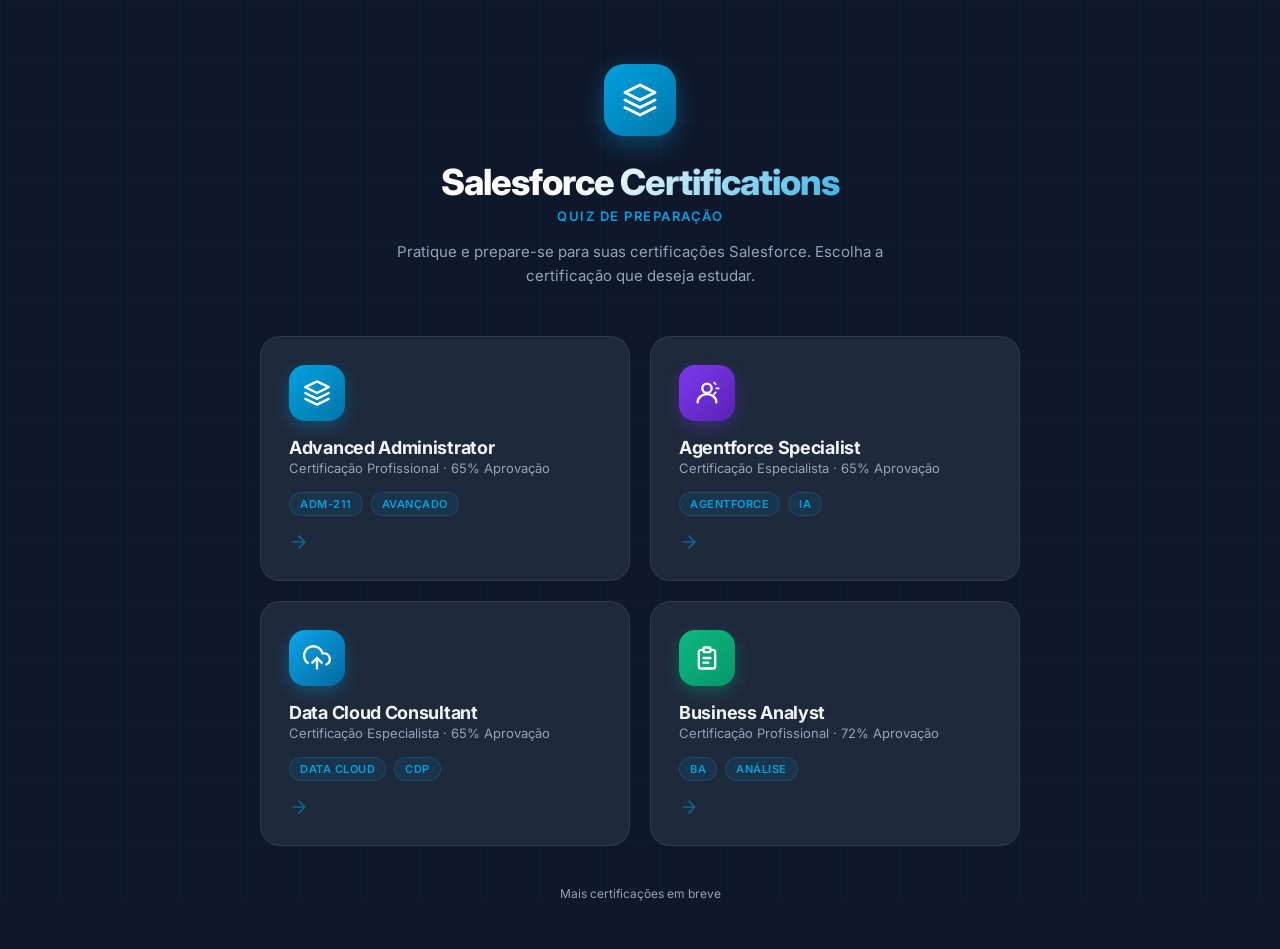
==== index.html @ 7efe17c0 "Update BA pass threshold to 72%" ====
<!DOCTYPE html>
<html lang="pt-BR">
<head>
  <meta charset="UTF-8" />
  <meta name="viewport" content="width=device-width, initial-scale=1.0" />
  <title>Salesforce Certifications Quiz</title>
  <link rel="preconnect" href="https://fonts.googleapis.com" />
  <link rel="preconnect" href="https://fonts.gstatic.com" crossorigin />
  <link href="https://fonts.googleapis.com/css2?family=Inter:wght@400;500;600;700;800&display=swap" rel="stylesheet" />
  <link rel="stylesheet" href="style.css" />
  <link rel="icon" href="favicon-16x16.png" />
</head>
<body>

  <div class="hub-screen">

    <header class="hub-header">
      <div class="hub-logo">
        <svg viewBox="0 0 24 24" fill="none" xmlns="http://www.w3.org/2000/svg">
          <path d="M12 2L2 7l10 5 10-5-10-5zM2 17l10 5 10-5M2 12l10 5 10-5" stroke="currentColor" stroke-width="2" stroke-linecap="round" stroke-linejoin="round"/>
        </svg>
      </div>
      <h1 class="hub-title">Salesforce Certifications</h1>
      <p class="hub-subtitle">Quiz de Preparação</p>
      <p class="hub-description">
        Pratique e prepare-se para suas certificações Salesforce. Escolha a certificação que deseja estudar.
      </p>
    </header>

    <div class="cert-grid">

      <a href="./advadministrator/" class="cert-card">
        <div class="cert-icon cert-icon--admin">
          <svg viewBox="0 0 24 24" fill="none">
            <path d="M12 2L2 7l10 5 10-5-10-5zM2 17l10 5 10-5M2 12l10 5 10-5" stroke="currentColor" stroke-width="2" stroke-linecap="round" stroke-linejoin="round"/>
          </svg>
        </div>
        <div class="cert-info">
          <h2 class="cert-name">Advanced Administrator</h2>
          <p class="cert-meta">Certificação Profissional &middot; 65% Aprovação</p>
        </div>
        <div class="cert-tags">
          <span class="cert-tag">ADM-211</span>
          <span class="cert-tag">Avançado</span>
        </div>
        <div class="cert-arrow">
          <svg viewBox="0 0 24 24" fill="none" width="20" height="20">
            <path d="M5 12h14M12 5l7 7-7 7" stroke="currentColor" stroke-width="2" stroke-linecap="round" stroke-linejoin="round"/>
          </svg>
        </div>
      </a>

      <a href="./agentforce/" class="cert-card">
        <div class="cert-icon cert-icon--agentforce">
          <svg viewBox="0 0 24 24" fill="none">
            <circle cx="12" cy="8" r="4" stroke="currentColor" stroke-width="2"/>
            <path d="M4 20c0-4 3.6-7 8-7s8 3 8 7" stroke="currentColor" stroke-width="2" stroke-linecap="round"/>
            <path d="M18 3l1.5 1.5M20 8h2M18 13l1.5-1.5" stroke="currentColor" stroke-width="1.5" stroke-linecap="round"/>
          </svg>
        </div>
        <div class="cert-info">
          <h2 class="cert-name">Agentforce Specialist</h2>
          <p class="cert-meta">Certificação Especialista &middot; 65% Aprovação</p>
        </div>
        <div class="cert-tags">
          <span class="cert-tag">Agentforce</span>
          <span class="cert-tag">IA</span>
        </div>
        <div class="cert-arrow">
          <svg viewBox="0 0 24 24" fill="none" width="20" height="20">
            <path d="M5 12h14M12 5l7 7-7 7" stroke="currentColor" stroke-width="2" stroke-linecap="round" stroke-linejoin="round"/>
          </svg>
        </div>
      </a>

      <a href="./dataclaude/" class="cert-card">
        <div class="cert-icon cert-icon--datacloud">
          <svg viewBox="0 0 24 24" fill="none">
            <path d="M20 17.58A5 5 0 0018 8h-1.26A8 8 0 104 16.25" stroke="currentColor" stroke-width="2" stroke-linecap="round" stroke-linejoin="round"/>
            <polyline points="16 16 12 12 8 16" stroke="currentColor" stroke-width="2" stroke-linecap="round" stroke-linejoin="round"/>
            <line x1="12" y1="12" x2="12" y2="21" stroke="currentColor" stroke-width="2" stroke-linecap="round"/>
          </svg>
        </div>
        <div class="cert-info">
          <h2 class="cert-name">Data Cloud Consultant</h2>
          <p class="cert-meta">Certificação Especialista &middot; 65% Aprovação</p>
        </div>
        <div class="cert-tags">
          <span class="cert-tag">Data Cloud</span>
          <span class="cert-tag">CDP</span>
        </div>
        <div class="cert-arrow">
          <svg viewBox="0 0 24 24" fill="none" width="20" height="20">
            <path d="M5 12h14M12 5l7 7-7 7" stroke="currentColor" stroke-width="2" stroke-linecap="round" stroke-linejoin="round"/>
          </svg>
        </div>
      </a>

      <a href="./ba/" class="cert-card">
        <div class="cert-icon cert-icon--ba">
          <svg viewBox="0 0 24 24" fill="none">
            <path d="M9 5H7a2 2 0 00-2 2v12a2 2 0 002 2h10a2 2 0 002-2V7a2 2 0 00-2-2h-2" stroke="currentColor" stroke-width="2" stroke-linecap="round" stroke-linejoin="round"/>
            <rect x="9" y="3" width="6" height="4" rx="1" stroke="currentColor" stroke-width="2"/>
            <path d="M9 12h6M9 16h4" stroke="currentColor" stroke-width="2" stroke-linecap="round"/>
          </svg>
        </div>
        <div class="cert-info">
          <h2 class="cert-name">Business Analyst</h2>
          <p class="cert-meta">Certificação Profissional &middot; 72% Aprovação</p>
        </div>
        <div class="cert-tags">
          <span class="cert-tag">BA</span>
          <span class="cert-tag">Análise</span>
        </div>
        <div class="cert-arrow">
          <svg viewBox="0 0 24 24" fill="none" width="20" height="20">
            <path d="M5 12h14M12 5l7 7-7 7" stroke="currentColor" stroke-width="2" stroke-linecap="round" stroke-linejoin="round"/>
          </svg>
        </div>
      </a>

    </div>

    <p class="hub-footer-hint">Mais certificações em breve</p>

  </div>

</body>
</html>
---- style.css ----
*, *::before, *::after { box-sizing: border-box; margin: 0; padding: 0; }

:root {
  --brand: #00A1E0;
  --brand-dark: #0076A8;
  --brand-light: #E8F7FC;
  --success: #2ECC71;
  --success-bg: #EAFAF1;
  --danger: #E74C3C;
  --danger-bg: #FDECEA;
  --warning: #F39C12;
  --bg: #0F172A;
  --surface: #1E293B;
  --surface-2: #273548;
  --border: rgba(255,255,255,0.08);
  --text: #F1F5F9;
  --text-muted: #94A3B8;
  --radius: 16px;
  --shadow: 0 20px 60px rgba(0,0,0,0.4);
  --transition: 0.25s cubic-bezier(0.4, 0, 0.2, 1);
}

body {
  font-family: 'Inter', sans-serif;
  background: var(--bg);
  color: var(--text);
  min-height: 100vh;
  overflow-x: hidden;
}

/* ── Background animated grid ── */
body::before {
  content: '';
  position: fixed;
  inset: 0;
  background-image:
    linear-gradient(rgba(0,161,224,0.04) 1px, transparent 1px),
    linear-gradient(90deg, rgba(0,161,224,0.04) 1px, transparent 1px);
  background-size: 60px 60px;
  pointer-events: none;
  z-index: 0;
}

/* ── Screens ── */
.screen {
  display: none;
  min-height: 100vh;
  position: relative;
  z-index: 1;
}
.screen.active { display: flex; }

/* ══════════════════════════════
   START SCREEN
══════════════════════════════ */
#startScreen {
  justify-content: center;
  align-items: center;
  padding: 24px;
}

.start-card {
  background: var(--surface);
  border: 1px solid var(--border);
  border-radius: 24px;
  padding: 48px 40px;
  width: 100%;
  max-width: 480px;
  text-align: center;
  box-shadow: var(--shadow);
  animation: slideUp 0.5s var(--transition) both;
}

@keyframes slideUp {
  from { opacity: 0; transform: translateY(32px); }
  to   { opacity: 1; transform: translateY(0); }
}

.logo-badge {
  width: 72px;
  height: 72px;
  background: linear-gradient(135deg, var(--brand), var(--brand-dark));
  border-radius: 20px;
  display: flex;
  align-items: center;
  justify-content: center;
  margin: 0 auto 24px;
  color: #fff;
  box-shadow: 0 8px 24px rgba(0,161,224,0.35);
}
.logo-badge svg { width: 36px; height: 36px; }

.start-title {
  font-size: 28px;
  font-weight: 800;
  letter-spacing: -0.5px;
  background: linear-gradient(135deg, #fff 40%, var(--brand));
  -webkit-background-clip: text;
  -webkit-text-fill-color: transparent;
  background-clip: text;
}
.start-subtitle {
  font-size: 13px;
  font-weight: 600;
  color: var(--brand);
  text-transform: uppercase;
  letter-spacing: 1.5px;
  margin-top: 4px;
  margin-bottom: 16px;
}
.start-description {
  color: var(--text-muted);
  font-size: 15px;
  line-height: 1.6;
  margin-bottom: 32px;
}

.start-stats {
  display: flex;
  justify-content: center;
  align-items: center;
  gap: 16px;
  background: var(--surface-2);
  border-radius: 14px;
  padding: 20px;
  margin-bottom: 32px;
}
.stat-item { display: flex; flex-direction: column; align-items: center; gap: 2px; }
.stat-number { font-size: 20px; font-weight: 700; color: var(--text); }
.stat-label { font-size: 11px; color: var(--text-muted); text-transform: uppercase; letter-spacing: 0.8px; }
.stat-divider { width: 1px; height: 36px; background: var(--border); }

.start-hint {
  margin-top: 16px;
  font-size: 12px;
  color: var(--text-muted);
}

/* ══════════════════════════════
   QUIZ SCREEN
══════════════════════════════ */
#quizScreen {
  flex-direction: column;
  align-items: center;
  padding: 0 0 32px;
}

.quiz-container {
  width: 100%;
  max-width: 780px;
  display: flex;
  flex-direction: column;
  min-height: 100vh;
  padding: 0 16px;
}

.quiz-header {
  display: flex;
  align-items: center;
  justify-content: space-between;
  padding: 20px 0;
  position: sticky;
  top: 0;
  background: var(--bg);
  z-index: 10;
  border-bottom: 1px solid var(--border);
  margin: 0 -16px;
  padding-left: 16px;
  padding-right: 16px;
}

.quiz-brand {
  font-size: 14px;
  font-weight: 700;
  color: var(--brand);
  letter-spacing: 0.5px;
}

.quiz-meta {
  display: flex;
  align-items: center;
  gap: 12px;
}

.question-counter {
  font-size: 13px;
  font-weight: 600;
  color: var(--text-muted);
  background: var(--surface);
  padding: 6px 12px;
  border-radius: 20px;
  border: 1px solid var(--border);
}

.score-badge {
  display: flex;
  align-items: center;
  gap: 6px;
  background: linear-gradient(135deg, var(--brand-dark), var(--brand));
  padding: 6px 14px;
  border-radius: 20px;
}
.score-label { font-size: 11px; color: rgba(255,255,255,0.75); font-weight: 500; }
.score-value { font-size: 14px; font-weight: 700; color: #fff; min-width: 20px; text-align: center; }

.btn-exit {
  width: 36px;
  height: 36px;
  border-radius: 50%;
  border: 1px solid var(--border);
  background: var(--surface);
  color: var(--text-muted);
  cursor: pointer;
  display: flex;
  align-items: center;
  justify-content: center;
  transition: all var(--transition);
}
.btn-exit:hover { background: var(--danger-bg); color: var(--danger); border-color: var(--danger); }
.btn-exit svg { width: 16px; height: 16px; }

/* Progress bar */
.progress-track {
  height: 4px;
  background: var(--surface-2);
  margin: 0 -16px;
  position: relative;
}
.progress-fill {
  height: 100%;
  background: linear-gradient(90deg, var(--brand-dark), var(--brand));
  border-radius: 0 4px 4px 0;
  transition: width 0.5s cubic-bezier(0.4, 0, 0.2, 1);
  width: 0%;
  box-shadow: 0 0 10px rgba(0,161,224,0.5);
}

/* Quiz body */
.quiz-body {
  flex: 1;
  padding: 32px 0;
  display: flex;
  flex-direction: column;
  gap: 20px;
}

.question-card {
  background: var(--surface);
  border: 1px solid var(--border);
  border-radius: var(--radius);
  padding: 32px;
  animation: fadeIn 0.35s var(--transition);
}

@keyframes fadeIn {
  from { opacity: 0; transform: translateY(12px); }
  to   { opacity: 1; transform: translateY(0); }
}

.question-tag {
  font-size: 11px;
  font-weight: 700;
  text-transform: uppercase;
  letter-spacing: 1.5px;
  color: var(--brand);
  margin-bottom: 16px;
}

.question-text {
  font-size: 18px;
  font-weight: 600;
  line-height: 1.65;
  color: var(--text);
  margin-bottom: 28px;
}

.multiple-hint {
  font-size: 12px;
  font-weight: 500;
  color: var(--warning);
  background: rgba(243,156,18,0.1);
  border: 1px solid rgba(243,156,18,0.25);
  padding: 8px 14px;
  border-radius: 8px;
  margin-bottom: 20px;
  display: inline-flex;
  align-items: center;
  gap: 6px;
}
.multiple-hint.hidden { display: none; }

/* Answers */
.answers-grid {
  display: flex;
  flex-direction: column;
  gap: 10px;
}

.answer {
  padding: 16px 20px;
  border-radius: 12px;
  border: 1.5px solid var(--border);
  background: var(--surface-2);
  color: var(--text);
  cursor: pointer;
  font-size: 15px;
  line-height: 1.5;
  transition: all var(--transition);
  display: flex;
  align-items: flex-start;
  gap: 14px;
  position: relative;
  overflow: hidden;
}

.answer::before {
  content: '';
  position: absolute;
  inset: 0;
  background: linear-gradient(135deg, var(--brand), var(--brand-dark));
  opacity: 0;
  transition: opacity var(--transition);
}

.answer-letter {
  min-width: 28px;
  height: 28px;
  border-radius: 8px;
  background: var(--bg);
  border: 1.5px solid var(--border);
  display: flex;
  align-items: center;
  justify-content: center;
  font-size: 12px;
  font-weight: 700;
  color: var(--text-muted);
  flex-shrink: 0;
  position: relative;
  z-index: 1;
  transition: all var(--transition);
}

.answer-text {
  position: relative;
  z-index: 1;
  padding-top: 3px;
}

.answer:hover:not(.disabled) {
  border-color: var(--brand);
  transform: translateX(4px);
}
.answer:hover:not(.disabled) .answer-letter {
  border-color: var(--brand);
  color: var(--brand);
}

.answer.selected {
  border-color: var(--brand);
  background: rgba(0,161,224,0.12);
}
.answer.selected .answer-letter {
  background: var(--brand);
  border-color: var(--brand);
  color: #fff;
}

.answer.correct {
  border-color: var(--success) !important;
  background: rgba(46,204,113,0.12) !important;
}
.answer.correct .answer-letter {
  background: var(--success) !important;
  border-color: var(--success) !important;
  color: #fff !important;
}

.answer.incorrect {
  border-color: var(--danger) !important;
  background: rgba(231,76,60,0.12) !important;
}
.answer.incorrect .answer-letter {
  background: var(--danger) !important;
  border-color: var(--danger) !important;
  color: #fff !important;
}

.answer.disabled {
  cursor: not-allowed;
  opacity: 0.7;
}
.answer.disabled:hover { transform: none; border-color: var(--border); }
.answer.disabled.correct { opacity: 1; }
.answer.disabled.incorrect { opacity: 1; }

/* Feedback banner */
.feedback-banner {
  display: flex;
  align-items: flex-start;
  gap: 16px;
  padding: 20px 24px;
  border-radius: 14px;
  border: 1.5px solid;
  animation: slideIn 0.3s var(--transition);
}
.feedback-banner.hidden { display: none; }
.feedback-banner.correct-feedback {
  background: var(--success-bg);
  border-color: rgba(46,204,113,0.4);
}
.feedback-banner.incorrect-feedback {
  background: var(--danger-bg);
  border-color: rgba(231,76,60,0.4);
}

@keyframes slideIn {
  from { opacity: 0; transform: translateY(-8px); }
  to   { opacity: 1; transform: translateY(0); }
}

.feedback-icon {
  width: 36px;
  height: 36px;
  border-radius: 50%;
  display: flex;
  align-items: center;
  justify-content: center;
  font-size: 18px;
  flex-shrink: 0;
}
.correct-feedback .feedback-icon { background: var(--success); }
.incorrect-feedback .feedback-icon { background: var(--danger); }

.feedback-title {
  font-size: 15px;
  font-weight: 700;
  margin-bottom: 4px;
}
.correct-feedback .feedback-title { color: #1a7a45; }
.incorrect-feedback .feedback-title { color: #a93226; }

.feedback-detail {
  font-size: 13px;
  line-height: 1.5;
}
.correct-feedback .feedback-detail { color: #239a55; }
.incorrect-feedback .feedback-detail { color: #c0392b; }

/* Quiz footer */
.quiz-footer {
  display: flex;
  align-items: center;
  justify-content: space-between;
  padding: 20px 0;
  border-top: 1px solid var(--border);
  gap: 12px;
}

/* ══════════════════════════════
   BUTTONS
══════════════════════════════ */
.btn-primary {
  display: inline-flex;
  align-items: center;
  gap: 8px;
  padding: 13px 28px;
  background: linear-gradient(135deg, var(--brand), var(--brand-dark));
  color: #fff;
  border: none;
  border-radius: 12px;
  font-size: 15px;
  font-weight: 600;
  font-family: 'Inter', sans-serif;
  cursor: pointer;
  transition: all var(--transition);
  box-shadow: 0 4px 16px rgba(0,161,224,0.3);
}
.btn-primary:hover:not(:disabled) {
  transform: translateY(-2px);
  box-shadow: 0 8px 24px rgba(0,161,224,0.4);
}
.btn-primary:active:not(:disabled) { transform: translateY(0); }
.btn-primary:disabled {
  opacity: 0.5;
  cursor: not-allowed;
}
.btn-icon { width: 18px; height: 18px; flex-shrink: 0; }

.btn-secondary {
  display: inline-flex;
  align-items: center;
  gap: 8px;
  padding: 13px 24px;
  background: var(--surface-2);
  color: var(--text-muted);
  border: 1.5px solid var(--border);
  border-radius: 12px;
  font-size: 15px;
  font-weight: 600;
  font-family: 'Inter', sans-serif;
  cursor: pointer;
  transition: all var(--transition);
}
.btn-secondary:hover {
  background: var(--surface);
  color: var(--text);
  border-color: rgba(255,255,255,0.15);
}
.btn-secondary svg { width: 16px; height: 16px; }

.btn-danger {
  display: inline-flex;
  align-items: center;
  gap: 8px;
  padding: 13px 24px;
  background: var(--danger);
  color: #fff;
  border: none;
  border-radius: 12px;
  font-size: 15px;
  font-weight: 600;
  font-family: 'Inter', sans-serif;
  cursor: pointer;
  transition: all var(--transition);
}
.btn-danger:hover { background: #c0392b; }

/* ══════════════════════════════
   RESULT SCREEN
══════════════════════════════ */
#resultScreen {
  justify-content: center;
  align-items: center;
  padding: 24px;
  animation: fadeIn 0.4s var(--transition);
}

.result-card {
  background: var(--surface);
  border: 1px solid var(--border);
  border-radius: 24px;
  padding: 48px 40px;
  width: 100%;
  max-width: 480px;
  text-align: center;
  box-shadow: var(--shadow);
  animation: slideUp 0.5s var(--transition) both;
}

.result-badge {
  width: 72px;
  height: 72px;
  border-radius: 20px;
  display: flex;
  align-items: center;
  justify-content: center;
  font-size: 36px;
  margin: 0 auto 20px;
}
.result-badge.pass { background: rgba(46,204,113,0.15); }
.result-badge.fail { background: rgba(231,76,60,0.15); }

.result-title {
  font-size: 26px;
  font-weight: 800;
  margin-bottom: 8px;
  letter-spacing: -0.5px;
}
.result-subtitle {
  color: var(--text-muted);
  font-size: 15px;
  margin-bottom: 32px;
}

/* Score ring */
.result-score-ring {
  position: relative;
  width: 160px;
  height: 160px;
  margin: 0 auto 32px;
}
.ring-svg {
  width: 100%;
  height: 100%;
  transform: rotate(-90deg);
}
.ring-bg {
  fill: none;
  stroke: var(--surface-2);
  stroke-width: 10;
}
.ring-fill {
  fill: none;
  stroke-width: 10;
  stroke-linecap: round;
  stroke-dasharray: 314;
  stroke-dashoffset: 314;
  transition: stroke-dashoffset 1.2s cubic-bezier(0.4, 0, 0.2, 1) 0.3s,
              stroke 0.5s ease;
}
.ring-label {
  position: absolute;
  inset: 0;
  display: flex;
  flex-direction: column;
  align-items: center;
  justify-content: center;
}
.ring-percent {
  font-size: 32px;
  font-weight: 800;
  line-height: 1;
  letter-spacing: -1px;
}
.ring-sub {
  font-size: 12px;
  color: var(--text-muted);
  font-weight: 500;
  margin-top: 4px;
}

.result-stats {
  display: flex;
  justify-content: center;
  gap: 12px;
  margin-bottom: 36px;
}
.result-stat {
  flex: 1;
  padding: 16px 12px;
  border-radius: 12px;
  display: flex;
  flex-direction: column;
  align-items: center;
  gap: 4px;
}
.correct-stat { background: rgba(46,204,113,0.1); border: 1px solid rgba(46,204,113,0.2); }
.incorrect-stat { background: rgba(231,76,60,0.1); border: 1px solid rgba(231,76,60,0.2); }
.total-stat { background: var(--surface-2); border: 1px solid var(--border); }

.rstat-num { font-size: 24px; font-weight: 800; }
.correct-stat .rstat-num { color: var(--success); }
.incorrect-stat .rstat-num { color: var(--danger); }
.total-stat .rstat-num { color: var(--text); }
.rstat-label { font-size: 11px; color: var(--text-muted); text-transform: uppercase; letter-spacing: 0.8px; font-weight: 600; }

.result-actions {
  display: flex;
  flex-direction: column;
  gap: 12px;
}
.result-actions .btn-primary,
.result-actions .btn-secondary {
  justify-content: center;
  width: 100%;
}

/* ══════════════════════════════
   EXIT MODAL
══════════════════════════════ */
.overlay {
  position: fixed;
  inset: 0;
  background: rgba(0,0,0,0.7);
  display: flex;
  align-items: center;
  justify-content: center;
  z-index: 100;
  backdrop-filter: blur(4px);
  padding: 24px;
}
.overlay.hidden { display: none; }

.confirm-card {
  background: var(--surface);
  border: 1px solid var(--border);
  border-radius: 20px;
  padding: 36px 32px;
  width: 100%;
  max-width: 380px;
  text-align: center;
  animation: slideUp 0.3s var(--transition);
}
.confirm-card h3 { font-size: 20px; font-weight: 700; margin-bottom: 10px; }
.confirm-card p { color: var(--text-muted); font-size: 14px; margin-bottom: 28px; }
.confirm-actions { display: flex; gap: 12px; }
.confirm-actions > * { flex: 1; justify-content: center; }

/* ══════════════════════════════
   HUB SCREEN
══════════════════════════════ */
.hub-screen {
  min-height: 100vh;
  display: flex;
  flex-direction: column;
  align-items: center;
  padding: 64px 24px 48px;
  position: relative;
  z-index: 1;
}

.hub-header {
  text-align: center;
  margin-bottom: 48px;
  max-width: 560px;
}

.hub-logo {
  width: 72px;
  height: 72px;
  background: linear-gradient(135deg, var(--brand), var(--brand-dark));
  border-radius: 20px;
  display: flex;
  align-items: center;
  justify-content: center;
  margin: 0 auto 24px;
  color: #fff;
  box-shadow: 0 8px 24px rgba(0,161,224,0.35);
}
.hub-logo svg { width: 36px; height: 36px; }

.hub-title {
  font-size: 36px;
  font-weight: 800;
  letter-spacing: -1px;
  background: linear-gradient(135deg, #fff 40%, var(--brand));
  -webkit-background-clip: text;
  -webkit-text-fill-color: transparent;
  background-clip: text;
  margin-bottom: 4px;
}

.hub-subtitle {
  font-size: 13px;
  font-weight: 600;
  color: var(--brand);
  text-transform: uppercase;
  letter-spacing: 1.5px;
  margin-bottom: 16px;
}

.hub-description {
  color: var(--text-muted);
  font-size: 15px;
  line-height: 1.6;
}

.cert-grid {
  display: grid;
  grid-template-columns: repeat(auto-fill, minmax(300px, 1fr));
  gap: 20px;
  width: 100%;
  max-width: 760px;
}

.cert-card {
  background: var(--surface);
  border: 1px solid var(--border);
  border-radius: 20px;
  padding: 28px;
  text-decoration: none;
  color: var(--text);
  display: flex;
  flex-direction: column;
  gap: 16px;
  transition: all var(--transition);
  animation: slideUp 0.5s var(--transition) both;
  cursor: pointer;
}

.cert-card:hover {
  border-color: var(--brand);
  transform: translateY(-4px);
  box-shadow: 0 16px 48px rgba(0,161,224,0.18);
}

.cert-icon {
  width: 56px;
  height: 56px;
  border-radius: 16px;
  display: flex;
  align-items: center;
  justify-content: center;
}
.cert-icon svg { width: 28px; height: 28px; color: #fff; }

.cert-icon--admin {
  background: linear-gradient(135deg, var(--brand), var(--brand-dark));
  box-shadow: 0 6px 16px rgba(0,161,224,0.3);
}

.cert-icon--agentforce {
  background: linear-gradient(135deg, #7C3AED, #5B21B6);
  box-shadow: 0 6px 16px rgba(124,58,237,0.3);
}


.cert-icon--datacloud {
  background: linear-gradient(135deg, #0EA5E9, #0369A1);
  box-shadow: 0 6px 16px rgba(14,165,233,0.3);
}

.cert-icon--ba {
  background: linear-gradient(135deg, #10B981, #059669);
  box-shadow: 0 6px 16px rgba(16,185,129,0.3);
}

.cert-name {
  font-size: 18px;
  font-weight: 700;
  letter-spacing: -0.3px;
}

.cert-meta {
  font-size: 13px;
  color: var(--text-muted);
  margin-top: 2px;
}

.cert-tags {
  display: flex;
  gap: 8px;
  flex-wrap: wrap;
}

.cert-tag {
  font-size: 11px;
  font-weight: 600;
  padding: 4px 10px;
  border-radius: 20px;
  background: rgba(0,161,224,0.1);
  color: var(--brand);
  border: 1px solid rgba(0,161,224,0.2);
  text-transform: uppercase;
  letter-spacing: 0.5px;
}

.cert-arrow {
  margin-top: auto;
  color: var(--brand);
  opacity: 0.5;
  transition: all var(--transition);
  display: flex;
  align-items: center;
}
.cert-card:hover .cert-arrow { opacity: 1; transform: translateX(4px); }

.hub-footer-hint {
  margin-top: 40px;
  font-size: 12px;
  color: var(--text-muted);
}

/* ── Back link (inside cert pages) ── */
.hub-back-link {
  display: inline-flex;
  align-items: center;
  gap: 6px;
  font-size: 13px;
  font-weight: 600;
  color: var(--text-muted);
  text-decoration: none;
  margin-bottom: 24px;
  transition: color var(--transition);
}
.hub-back-link:hover { color: var(--brand); }
.hub-back-link svg { width: 16px; height: 16px; }

/* ── Agentforce accent ── */
.logo-badge--agentforce {
  background: linear-gradient(135deg, #7C3AED, #5B21B6);
  box-shadow: 0 8px 24px rgba(124,58,237,0.35);
}


/* ── Data Cloud accent ── */
.logo-badge--datacloud {
  background: linear-gradient(135deg, #0EA5E9, #0369A1);
  box-shadow: 0 8px 24px rgba(14,165,233,0.35);
}

/* ── Business Analyst accent ── */
.logo-badge--ba {
  background: linear-gradient(135deg, #10B981, #059669);
  box-shadow: 0 8px 24px rgba(16,185,129,0.35);
}

/* ── Responsive ── */
@media (max-width: 600px) {
  .start-card, .result-card { padding: 32px 24px; }
  .question-card { padding: 24px 20px; }
  .question-text { font-size: 16px; }
  .answer { font-size: 14px; padding: 14px 16px; }
  .quiz-footer { flex-direction: column-reverse; }
  .quiz-footer .btn-primary,
  .quiz-footer .btn-secondary { width: 100%; justify-content: center; }
  .start-stats { flex-direction: column; gap: 12px; }
  .stat-divider { width: 80%; height: 1px; }
  .hub-title { font-size: 28px; }
  .cert-grid { grid-template-columns: 1fr; }
}
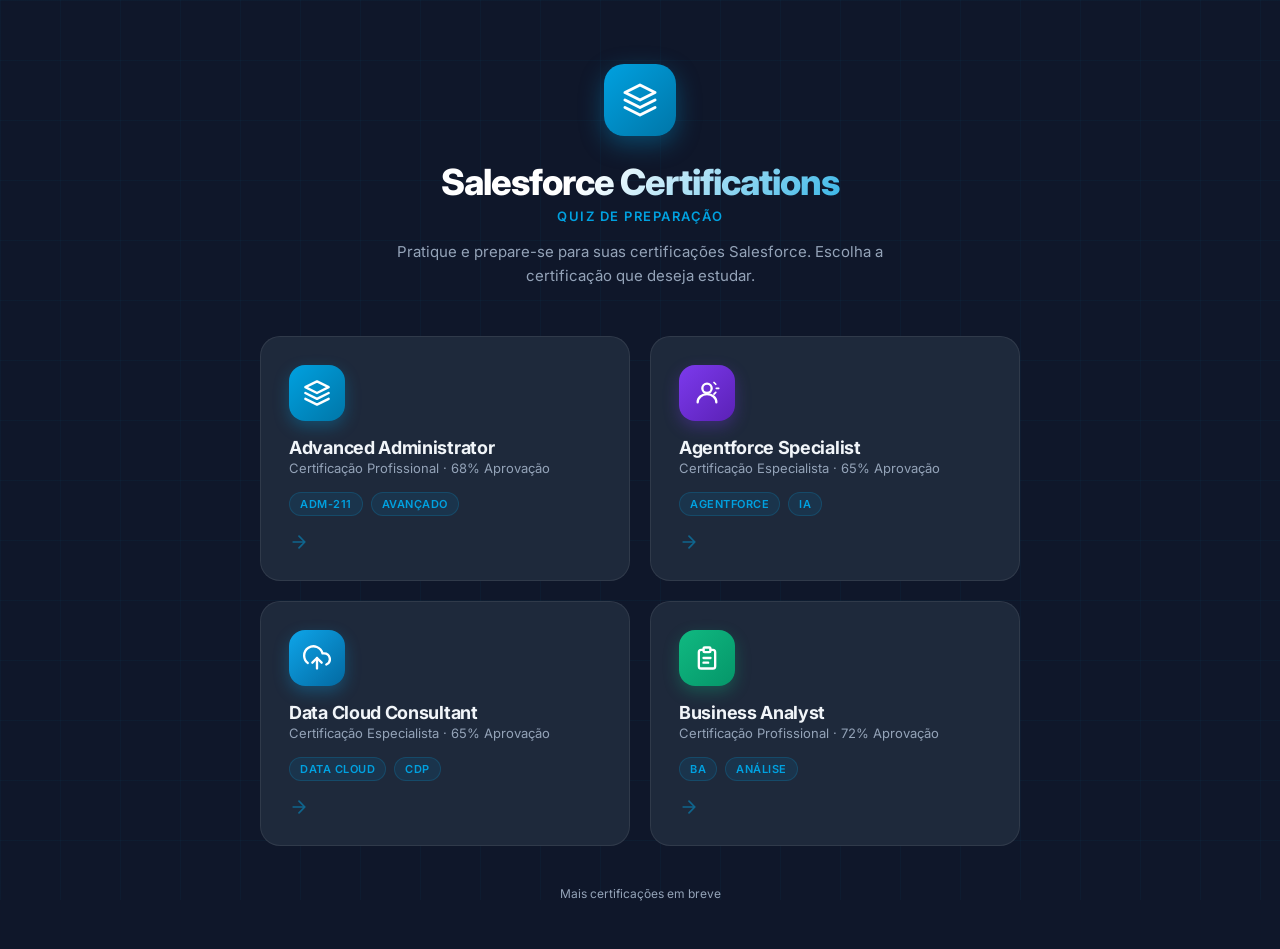
==== commit 9e761fe9: "Update Advanced Administrator pass threshold to 68%" ====
--- a/index.html
+++ b/index.html
@@ -37,7 +37,7 @@
         </div>
         <div class="cert-info">
           <h2 class="cert-name">Advanced Administrator</h2>
-          <p class="cert-meta">Certificação Profissional &middot; 65% Aprovação</p>
+          <p class="cert-meta">Certificação Profissional &middot; 68% Aprovação</p>
         </div>
         <div class="cert-tags">
           <span class="cert-tag">ADM-211</span>
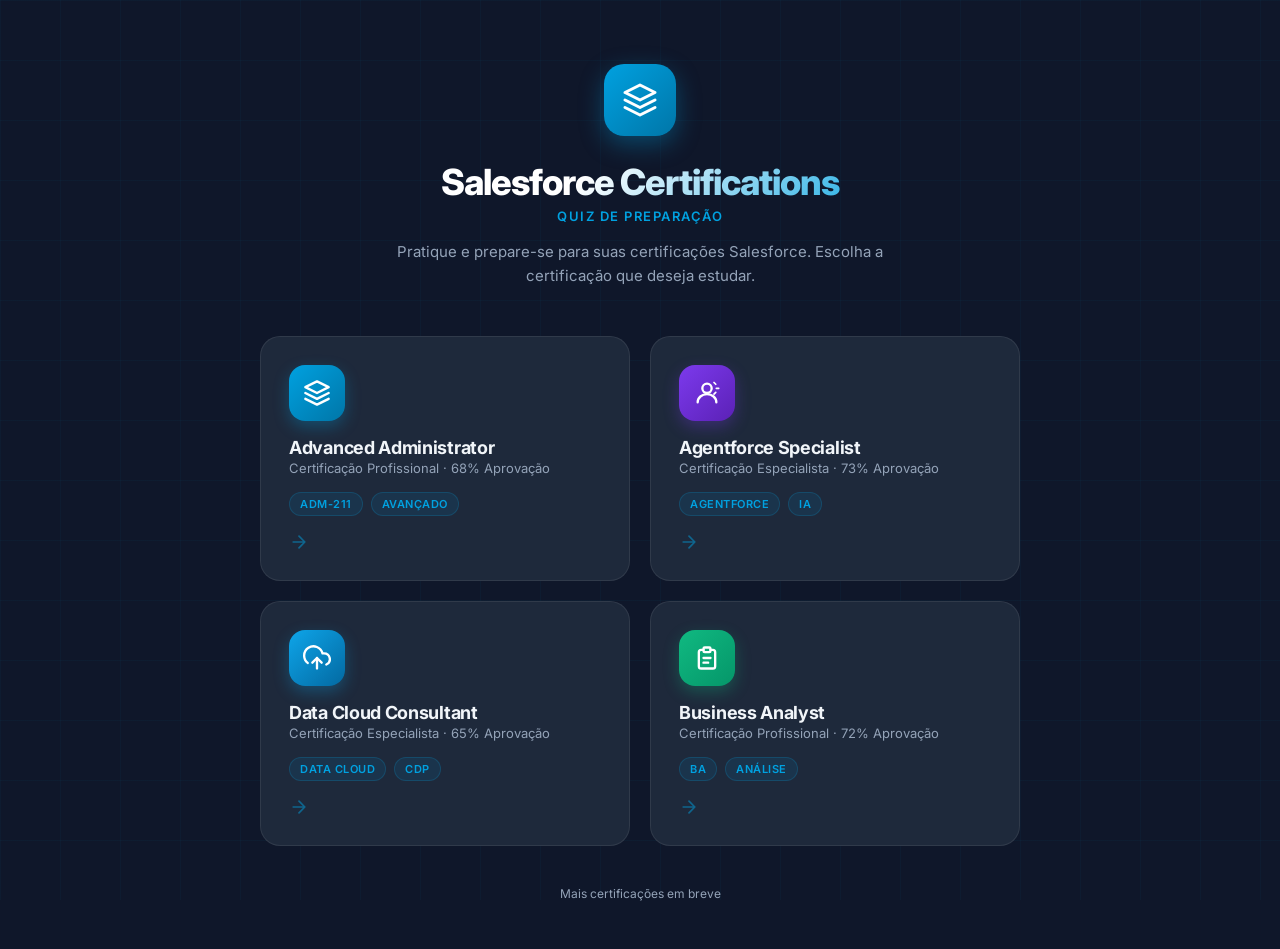
==== commit c2a6bdec: "Update Agentforce Specialist pass threshold to 73%" ====
--- a/index.html
+++ b/index.html
@@ -60,7 +60,7 @@
         </div>
         <div class="cert-info">
           <h2 class="cert-name">Agentforce Specialist</h2>
-          <p class="cert-meta">Certificação Especialista &middot; 65% Aprovação</p>
+          <p class="cert-meta">Certificação Especialista &middot; 73% Aprovação</p>
         </div>
         <div class="cert-tags">
           <span class="cert-tag">Agentforce</span>
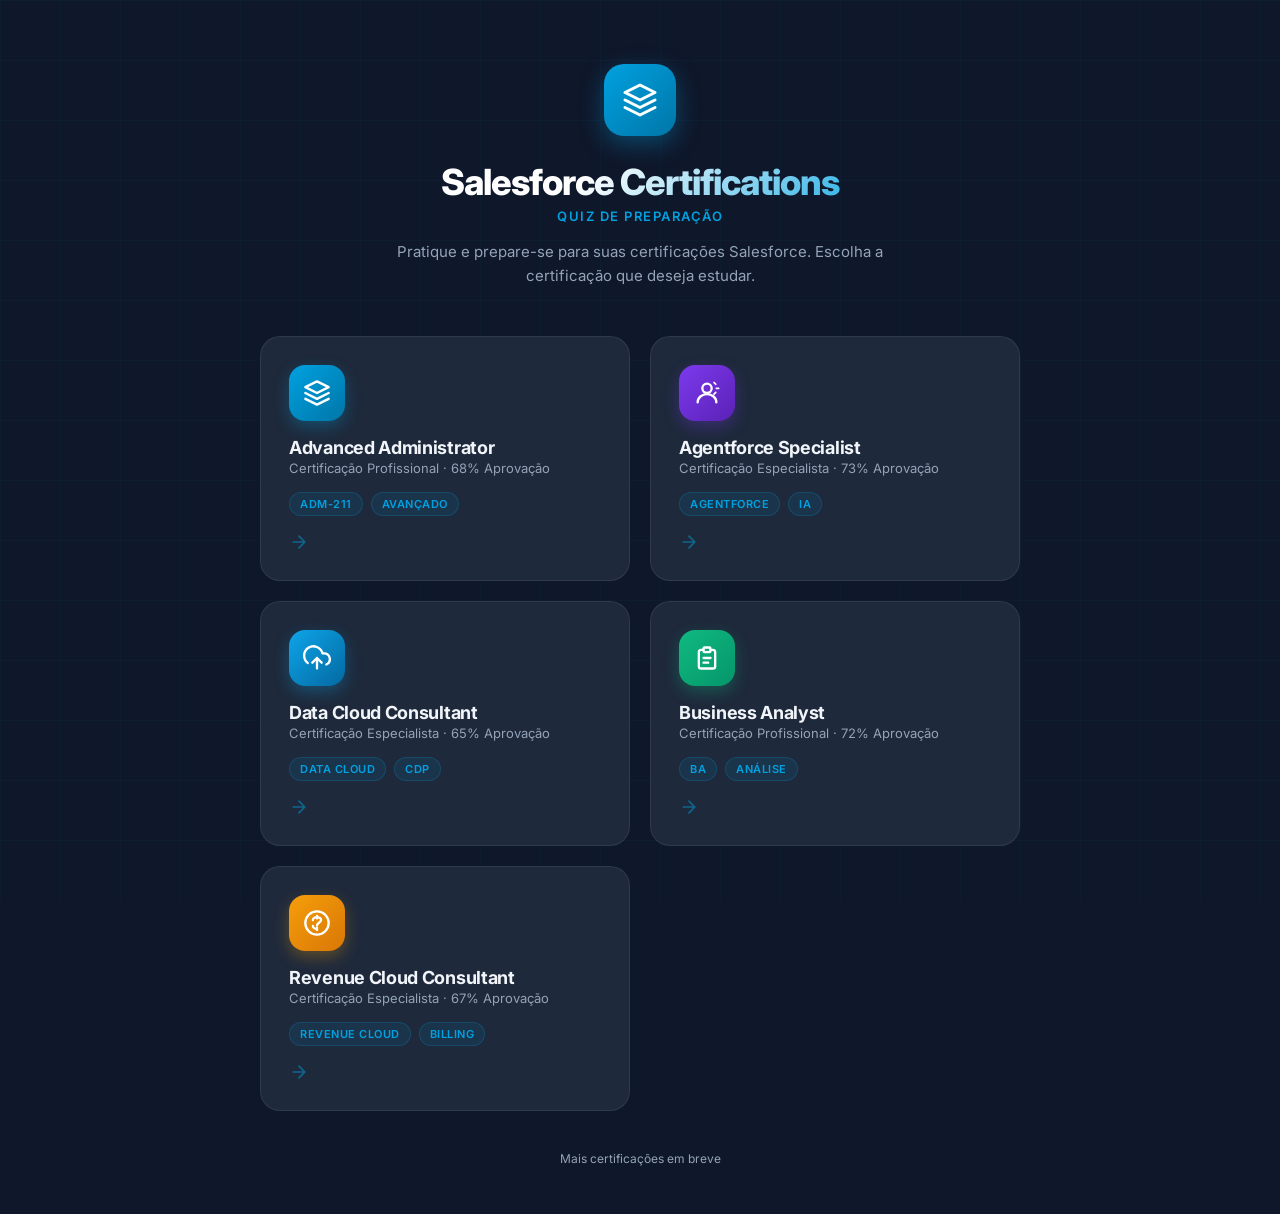
==== commit 69d4efce: "Add Revenue Cloud Consultant quiz" ====
--- a/index.html
+++ b/index.html
@@ -73,7 +73,7 @@
         </div>
       </a>
 
-      <a href="./dataclaude/" class="cert-card">
+      <a href="./datacloud/" class="cert-card">
         <div class="cert-icon cert-icon--datacloud">
           <svg viewBox="0 0 24 24" fill="none">
             <path d="M20 17.58A5 5 0 0018 8h-1.26A8 8 0 104 16.25" stroke="currentColor" stroke-width="2" stroke-linecap="round" stroke-linejoin="round"/>
@@ -119,6 +119,28 @@
         </div>
       </a>
 
+      <a href="./revenue/" class="cert-card">
+        <div class="cert-icon cert-icon--revenue">
+          <svg viewBox="0 0 24 24" fill="none">
+            <path d="M12 2C6.48 2 2 6.48 2 12s4.48 10 10 10 10-4.48 10-10S17.52 2 12 2z" stroke="currentColor" stroke-width="2" stroke-linecap="round" stroke-linejoin="round"/>
+            <path d="M12 6v2M12 16v2M8.5 9.5C8.5 8.12 10.12 7 12 7s3.5 1.12 3.5 2.5c0 2-3.5 2.5-3.5 4.5M12 17c-1.88 0-3.5-1.12-3.5-2.5" stroke="currentColor" stroke-width="2" stroke-linecap="round"/>
+          </svg>
+        </div>
+        <div class="cert-info">
+          <h2 class="cert-name">Revenue Cloud Consultant</h2>
+          <p class="cert-meta">Certificação Especialista &middot; 67% Aprovação</p>
+        </div>
+        <div class="cert-tags">
+          <span class="cert-tag">Revenue Cloud</span>
+          <span class="cert-tag">Billing</span>
+        </div>
+        <div class="cert-arrow">
+          <svg viewBox="0 0 24 24" fill="none" width="20" height="20">
+            <path d="M5 12h14M12 5l7 7-7 7" stroke="currentColor" stroke-width="2" stroke-linecap="round" stroke-linejoin="round"/>
+          </svg>
+        </div>
+      </a>
+
     </div>
 
     <p class="hub-footer-hint">Mais certificações em breve</p>
--- a/style.css
+++ b/style.css
@@ -199,9 +199,14 @@
   background: linear-gradient(135deg, var(--brand-dark), var(--brand));
   padding: 6px 14px;
   border-radius: 20px;
+  transition: background 0.4s ease, box-shadow 0.4s ease;
 }
 .score-label { font-size: 11px; color: rgba(255,255,255,0.75); font-weight: 500; }
 .score-value { font-size: 14px; font-weight: 700; color: #fff; min-width: 20px; text-align: center; }
+
+.score-badge--pass    { background: linear-gradient(135deg, #1a7a45, #2ecc71); box-shadow: 0 4px 12px rgba(46,204,113,0.4); }
+.score-badge--warning { background: linear-gradient(135deg, #7a4f0d, #f39c12); box-shadow: 0 4px 12px rgba(243,156,18,0.4); }
+.score-badge--fail    { background: linear-gradient(135deg, #6b1c1c, #e74c3c); box-shadow: 0 4px 12px rgba(231,76,60,0.4); }
 
 .btn-exit {
   width: 36px;
@@ -805,6 +810,11 @@
   box-shadow: 0 6px 16px rgba(16,185,129,0.3);
 }
 
+.cert-icon--revenue {
+  background: linear-gradient(135deg, #F59E0B, #D97706);
+  box-shadow: 0 6px 16px rgba(245,158,11,0.3);
+}
+
 .cert-name {
   font-size: 18px;
   font-weight: 700;
@@ -883,6 +893,181 @@
 .logo-badge--ba {
   background: linear-gradient(135deg, #10B981, #059669);
   box-shadow: 0 8px 24px rgba(16,185,129,0.35);
+}
+
+/* ── Revenue Cloud accent ── */
+.logo-badge--revenue {
+  background: linear-gradient(135deg, #F59E0B, #D97706);
+  box-shadow: 0 8px 24px rgba(245,158,11,0.35);
+}
+
+/* ══════════════════════════════
+   QUESTION INDEX PANEL
+══════════════════════════════ */
+.question-index-panel {
+  margin: 6px 0 0;
+  border-top: 1px solid var(--border);
+}
+
+.index-toggle-btn {
+  width: 100%;
+  display: flex;
+  align-items: center;
+  gap: 8px;
+  padding: 10px 0;
+  background: none;
+  border: none;
+  color: var(--text-muted);
+  cursor: pointer;
+  font-family: 'Inter', sans-serif;
+  transition: color var(--transition);
+}
+.index-toggle-btn:hover { color: var(--text); }
+
+.index-title {
+  flex: 1;
+  font-size: 11px;
+  font-weight: 700;
+  text-transform: uppercase;
+  letter-spacing: 1px;
+  text-align: left;
+}
+
+.index-progress-text {
+  font-size: 11px;
+  font-weight: 600;
+  color: var(--brand);
+  white-space: nowrap;
+}
+
+.index-toggle-icon {
+  width: 14px;
+  height: 14px;
+  flex-shrink: 0;
+  transition: transform var(--transition);
+}
+.index-toggle-icon.rotated { transform: rotate(180deg); }
+
+.index-grid {
+  display: none;
+  flex-wrap: wrap;
+  gap: 5px;
+  padding: 4px 0 14px;
+}
+.index-grid.open { display: flex; }
+
+.index-btn {
+  width: 30px;
+  height: 30px;
+  border-radius: 50%;
+  border: 1.5px solid var(--border);
+  background: transparent;
+  color: var(--text-muted);
+  font-size: 10px;
+  font-weight: 600;
+  font-family: 'Inter', sans-serif;
+  cursor: pointer;
+  display: flex;
+  align-items: center;
+  justify-content: center;
+  transition: all var(--transition);
+  position: relative;
+  flex-shrink: 0;
+}
+.index-btn:hover {
+  border-color: var(--brand);
+  color: var(--brand);
+  background: rgba(0,161,224,0.08);
+}
+
+.index-btn--current {
+  border-color: var(--brand) !important;
+  background: var(--brand) !important;
+  color: #fff !important;
+  font-weight: 700;
+}
+
+.index-btn--answered {
+  border-color: var(--success);
+  background: rgba(46,204,113,0.18);
+  color: var(--success);
+  font-weight: 700;
+}
+.index-btn--answered::after {
+  content: '✓';
+  position: absolute;
+  top: 1px;
+  right: 2px;
+  font-size: 7px;
+  font-weight: 700;
+  line-height: 1;
+}
+
+.index-btn--wrong {
+  border-color: var(--danger);
+  background: rgba(231,76,60,0.18);
+  color: var(--danger);
+  font-weight: 700;
+}
+.index-btn--wrong::after {
+  content: '✗';
+  position: absolute;
+  top: 1px;
+  right: 2px;
+  font-size: 7px;
+  font-weight: 700;
+  line-height: 1;
+}
+
+/* ══════════════════════════════
+   SIMULADO GRID (Start Screen)
+══════════════════════════════ */
+.simulado-grid {
+  display: grid;
+  grid-template-columns: 1fr 1fr;
+  gap: 10px;
+  margin-bottom: 24px;
+  text-align: left;
+}
+
+.simulado-btn {
+  display: flex;
+  flex-direction: column;
+  align-items: center;
+  justify-content: center;
+  gap: 3px;
+  padding: 14px 16px;
+  background: var(--surface-2);
+  border: 1.5px solid var(--border);
+  border-radius: 12px;
+  cursor: pointer;
+  font-family: 'Inter', sans-serif;
+  text-align: center;
+  transition: all var(--transition);
+}
+.simulado-btn:hover {
+  border-color: var(--brand);
+  background: rgba(0,161,224,0.08);
+  transform: translateY(-2px);
+  box-shadow: 0 6px 20px rgba(0,161,224,0.15);
+}
+
+.simulado-num {
+  font-size: 14px;
+  font-weight: 700;
+  color: var(--text);
+}
+
+.simulado-range {
+  font-size: 12px;
+  color: var(--brand);
+  font-weight: 600;
+}
+
+.simulado-count {
+  font-size: 11px;
+  color: var(--text-muted);
+  font-weight: 500;
 }
 
 /* ── Responsive ── */
@@ -898,4 +1083,6 @@
   .stat-divider { width: 80%; height: 1px; }
   .hub-title { font-size: 28px; }
   .cert-grid { grid-template-columns: 1fr; }
-}
+  .question-index-panel { order: 10; border-top: 1px solid var(--border); padding-top: 0; }
+  .simulado-grid { grid-template-columns: 1fr; }
+}
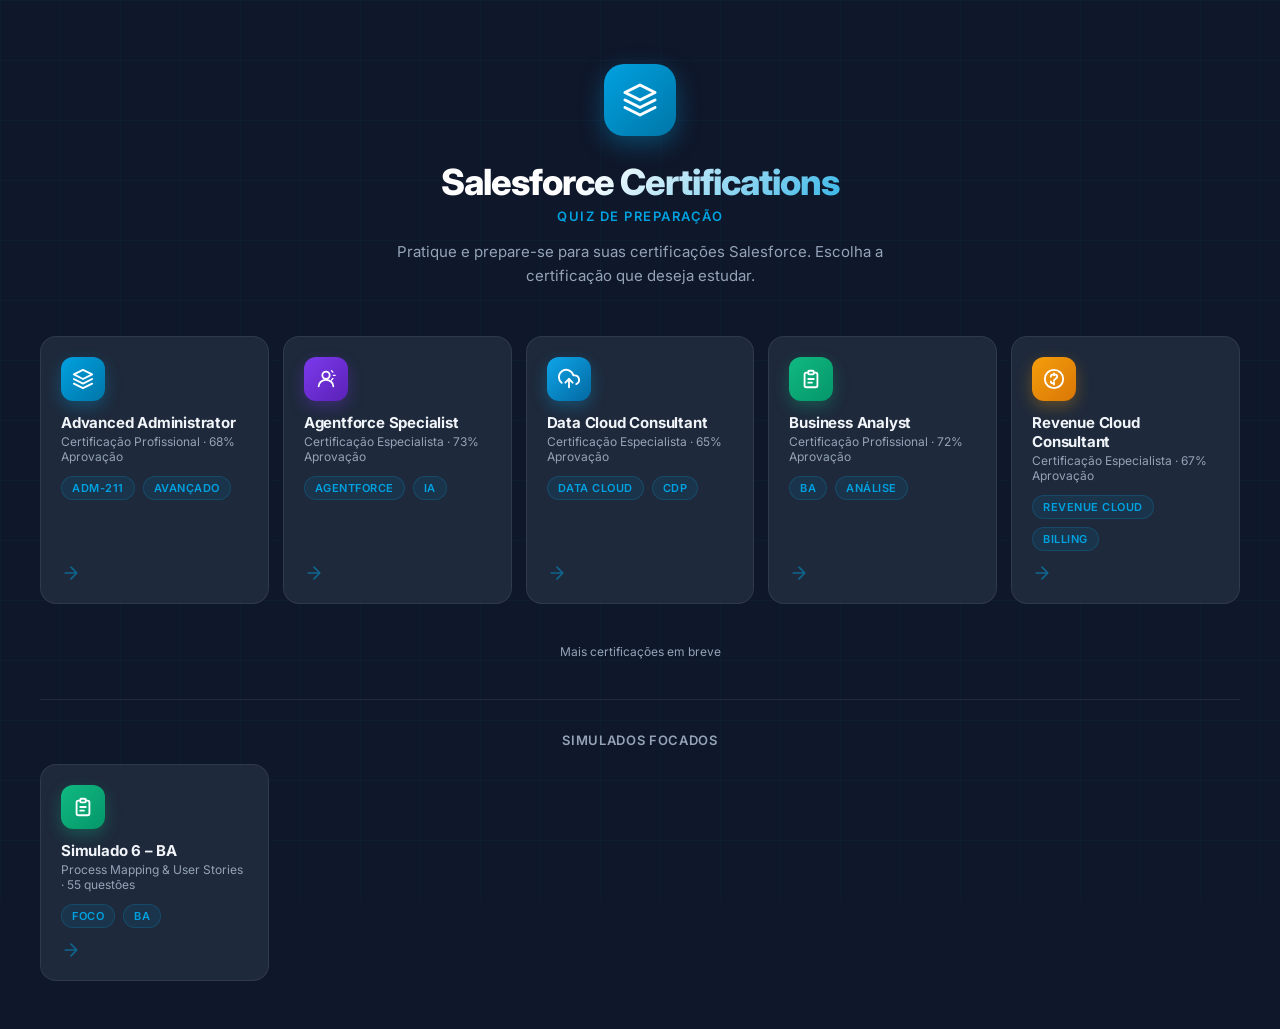
==== commit 58d00a1f: "Add Simulado 6: BA focus on Business Process Mapping and User Stories" ====
--- a/index.html
+++ b/index.html
@@ -145,6 +145,36 @@
 
     <p class="hub-footer-hint">Mais certificações em breve</p>
 
+    <div style="margin-top: 40px; padding-top: 32px; border-top: 1px solid var(--border);">
+      <p style="text-align:center; font-size:13px; color:var(--text-muted); font-weight:600; letter-spacing:.05em; text-transform:uppercase; margin-bottom:16px;">Simulados Focados</p>
+      <div class="cert-grid">
+
+        <a href="./simulado6/" class="cert-card">
+          <div class="cert-icon cert-icon--ba">
+            <svg viewBox="0 0 24 24" fill="none">
+              <path d="M9 5H7a2 2 0 00-2 2v12a2 2 0 002 2h10a2 2 0 002-2V7a2 2 0 00-2-2h-2" stroke="currentColor" stroke-width="2" stroke-linecap="round" stroke-linejoin="round"/>
+              <rect x="9" y="3" width="6" height="4" rx="1" stroke="currentColor" stroke-width="2"/>
+              <path d="M9 12h6M9 16h4" stroke="currentColor" stroke-width="2" stroke-linecap="round"/>
+            </svg>
+          </div>
+          <div class="cert-info">
+            <h2 class="cert-name">Simulado 6 – BA</h2>
+            <p class="cert-meta">Process Mapping &amp; User Stories &middot; 55 questões</p>
+          </div>
+          <div class="cert-tags">
+            <span class="cert-tag">Foco</span>
+            <span class="cert-tag">BA</span>
+          </div>
+          <div class="cert-arrow">
+            <svg viewBox="0 0 24 24" fill="none" width="20" height="20">
+              <path d="M5 12h14M12 5l7 7-7 7" stroke="currentColor" stroke-width="2" stroke-linecap="round" stroke-linejoin="round"/>
+            </svg>
+          </div>
+        </a>
+
+      </div>
+    </div>
+
   </div>
 
 </body>
--- a/style.css
+++ b/style.css
@@ -62,10 +62,10 @@
 .start-card {
   background: var(--surface);
   border: 1px solid var(--border);
-  border-radius: 24px;
-  padding: 48px 40px;
+  border-radius: 20px;
+  padding: 36px 32px;
   width: 100%;
-  max-width: 480px;
+  max-width: 440px;
   text-align: center;
   box-shadow: var(--shadow);
   animation: slideUp 0.5s var(--transition) both;
@@ -77,42 +77,42 @@
 }
 
 .logo-badge {
-  width: 72px;
-  height: 72px;
+  width: 56px;
+  height: 56px;
   background: linear-gradient(135deg, var(--brand), var(--brand-dark));
-  border-radius: 20px;
-  display: flex;
-  align-items: center;
-  justify-content: center;
-  margin: 0 auto 24px;
+  border-radius: 16px;
+  display: flex;
+  align-items: center;
+  justify-content: center;
+  margin: 0 auto 18px;
   color: #fff;
-  box-shadow: 0 8px 24px rgba(0,161,224,0.35);
-}
-.logo-badge svg { width: 36px; height: 36px; }
+  box-shadow: 0 6px 18px rgba(0,161,224,0.35);
+}
+.logo-badge svg { width: 28px; height: 28px; }
 
 .start-title {
-  font-size: 28px;
+  font-size: 22px;
   font-weight: 800;
-  letter-spacing: -0.5px;
+  letter-spacing: -0.4px;
   background: linear-gradient(135deg, #fff 40%, var(--brand));
   -webkit-background-clip: text;
   -webkit-text-fill-color: transparent;
   background-clip: text;
 }
 .start-subtitle {
-  font-size: 13px;
+  font-size: 12px;
   font-weight: 600;
   color: var(--brand);
   text-transform: uppercase;
   letter-spacing: 1.5px;
   margin-top: 4px;
-  margin-bottom: 16px;
+  margin-bottom: 12px;
 }
 .start-description {
   color: var(--text-muted);
-  font-size: 15px;
+  font-size: 14px;
   line-height: 1.6;
-  margin-bottom: 32px;
+  margin-bottom: 20px;
 }
 
 .start-stats {
@@ -121,18 +121,18 @@
   align-items: center;
   gap: 16px;
   background: var(--surface-2);
-  border-radius: 14px;
-  padding: 20px;
-  margin-bottom: 32px;
+  border-radius: 12px;
+  padding: 14px;
+  margin-bottom: 20px;
 }
 .stat-item { display: flex; flex-direction: column; align-items: center; gap: 2px; }
-.stat-number { font-size: 20px; font-weight: 700; color: var(--text); }
-.stat-label { font-size: 11px; color: var(--text-muted); text-transform: uppercase; letter-spacing: 0.8px; }
-.stat-divider { width: 1px; height: 36px; background: var(--border); }
+.stat-number { font-size: 17px; font-weight: 700; color: var(--text); }
+.stat-label { font-size: 10px; color: var(--text-muted); text-transform: uppercase; letter-spacing: 0.8px; }
+.stat-divider { width: 1px; height: 30px; background: var(--border); }
 
 .start-hint {
-  margin-top: 16px;
-  font-size: 12px;
+  margin-top: 12px;
+  font-size: 11px;
   color: var(--text-muted);
 }
 
@@ -752,22 +752,22 @@
 
 .cert-grid {
   display: grid;
-  grid-template-columns: repeat(auto-fill, minmax(300px, 1fr));
-  gap: 20px;
+  grid-template-columns: repeat(auto-fill, minmax(210px, 1fr));
+  gap: 14px;
   width: 100%;
-  max-width: 760px;
+  max-width: 1200px;
 }
 
 .cert-card {
   background: var(--surface);
   border: 1px solid var(--border);
-  border-radius: 20px;
-  padding: 28px;
+  border-radius: 16px;
+  padding: 20px;
   text-decoration: none;
   color: var(--text);
   display: flex;
   flex-direction: column;
-  gap: 16px;
+  gap: 12px;
   transition: all var(--transition);
   animation: slideUp 0.5s var(--transition) both;
   cursor: pointer;
@@ -775,19 +775,19 @@
 
 .cert-card:hover {
   border-color: var(--brand);
-  transform: translateY(-4px);
-  box-shadow: 0 16px 48px rgba(0,161,224,0.18);
+  transform: translateY(-3px);
+  box-shadow: 0 12px 36px rgba(0,161,224,0.18);
 }
 
 .cert-icon {
-  width: 56px;
-  height: 56px;
-  border-radius: 16px;
-  display: flex;
-  align-items: center;
-  justify-content: center;
-}
-.cert-icon svg { width: 28px; height: 28px; color: #fff; }
+  width: 44px;
+  height: 44px;
+  border-radius: 12px;
+  display: flex;
+  align-items: center;
+  justify-content: center;
+}
+.cert-icon svg { width: 22px; height: 22px; color: #fff; }
 
 .cert-icon--admin {
   background: linear-gradient(135deg, var(--brand), var(--brand-dark));
@@ -816,13 +816,13 @@
 }
 
 .cert-name {
-  font-size: 18px;
-  font-weight: 700;
-  letter-spacing: -0.3px;
+  font-size: 15px;
+  font-weight: 700;
+  letter-spacing: -0.2px;
 }
 
 .cert-meta {
-  font-size: 13px;
+  font-size: 12px;
   color: var(--text-muted);
   margin-top: 2px;
 }
@@ -950,14 +950,16 @@
 
 .index-grid {
   display: none;
-  flex-wrap: wrap;
   gap: 5px;
   padding: 4px 0 14px;
 }
-.index-grid.open { display: flex; }
+.index-grid.open {
+  display: grid;
+  grid-template-columns: repeat(20, minmax(0, 1fr));
+}
 
 .index-btn {
-  width: 30px;
+  width: 100%;
   height: 30px;
   border-radius: 50%;
   border: 1.5px solid var(--border);
@@ -1072,7 +1074,7 @@
 
 /* ── Responsive ── */
 @media (max-width: 600px) {
-  .start-card, .result-card { padding: 32px 24px; }
+  .start-card, .result-card { padding: 24px 20px; }
   .question-card { padding: 24px 20px; }
   .question-text { font-size: 16px; }
   .answer { font-size: 14px; padding: 14px 16px; }
@@ -1082,7 +1084,13 @@
   .start-stats { flex-direction: column; gap: 12px; }
   .stat-divider { width: 80%; height: 1px; }
   .hub-title { font-size: 28px; }
+  .cert-grid { grid-template-columns: repeat(2, 1fr); }
+  .question-index-panel { order: 10; border-top: 1px solid var(--border); padding-top: 0; }
+  .index-grid.open { display: flex; flex-wrap: wrap; }
+  .index-btn { width: 30px; }
+  .simulado-grid { grid-template-columns: 1fr; }
+}
+
+@media (max-width: 400px) {
   .cert-grid { grid-template-columns: 1fr; }
-  .question-index-panel { order: 10; border-top: 1px solid var(--border); padding-top: 0; }
-  .simulado-grid { grid-template-columns: 1fr; }
-}
+}
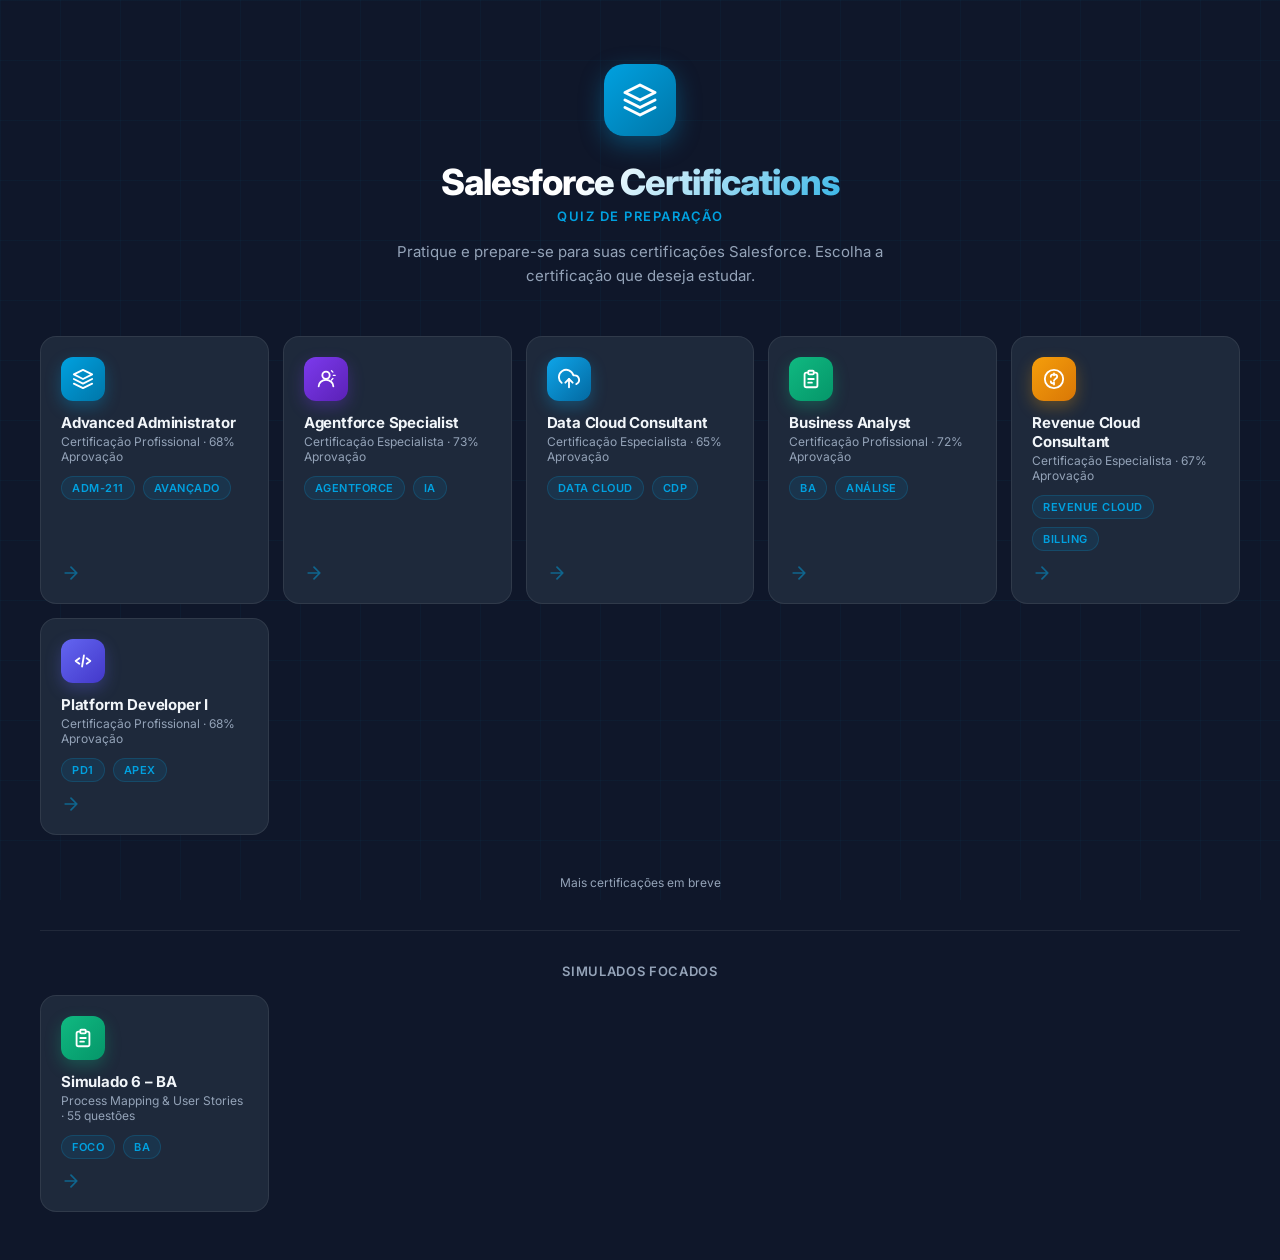
==== commit b07d7ce0: "Add Platform Developer I quiz" ====
--- a/index.html
+++ b/index.html
@@ -141,6 +141,27 @@
         </div>
       </a>
 
+      <a href="./developer1/" class="cert-card">
+        <div class="cert-icon cert-icon--developer">
+          <svg viewBox="0 0 24 24" fill="none">
+            <path d="M8 9l-4 3 4 3M16 9l4 3-4 3M13 6l-2 12" stroke="currentColor" stroke-width="2" stroke-linecap="round" stroke-linejoin="round"/>
+          </svg>
+        </div>
+        <div class="cert-info">
+          <h2 class="cert-name">Platform Developer I</h2>
+          <p class="cert-meta">Certificação Profissional &middot; 68% Aprovação</p>
+        </div>
+        <div class="cert-tags">
+          <span class="cert-tag">PD1</span>
+          <span class="cert-tag">Apex</span>
+        </div>
+        <div class="cert-arrow">
+          <svg viewBox="0 0 24 24" fill="none" width="20" height="20">
+            <path d="M5 12h14M12 5l7 7-7 7" stroke="currentColor" stroke-width="2" stroke-linecap="round" stroke-linejoin="round"/>
+          </svg>
+        </div>
+      </a>
+
     </div>
 
     <p class="hub-footer-hint">Mais certificações em breve</p>
--- a/style.css
+++ b/style.css
@@ -815,6 +815,11 @@
   box-shadow: 0 6px 16px rgba(245,158,11,0.3);
 }
 
+.cert-icon--developer {
+  background: linear-gradient(135deg, #6366F1, #4338CA);
+  box-shadow: 0 6px 16px rgba(99,102,241,0.3);
+}
+
 .cert-name {
   font-size: 15px;
   font-weight: 700;
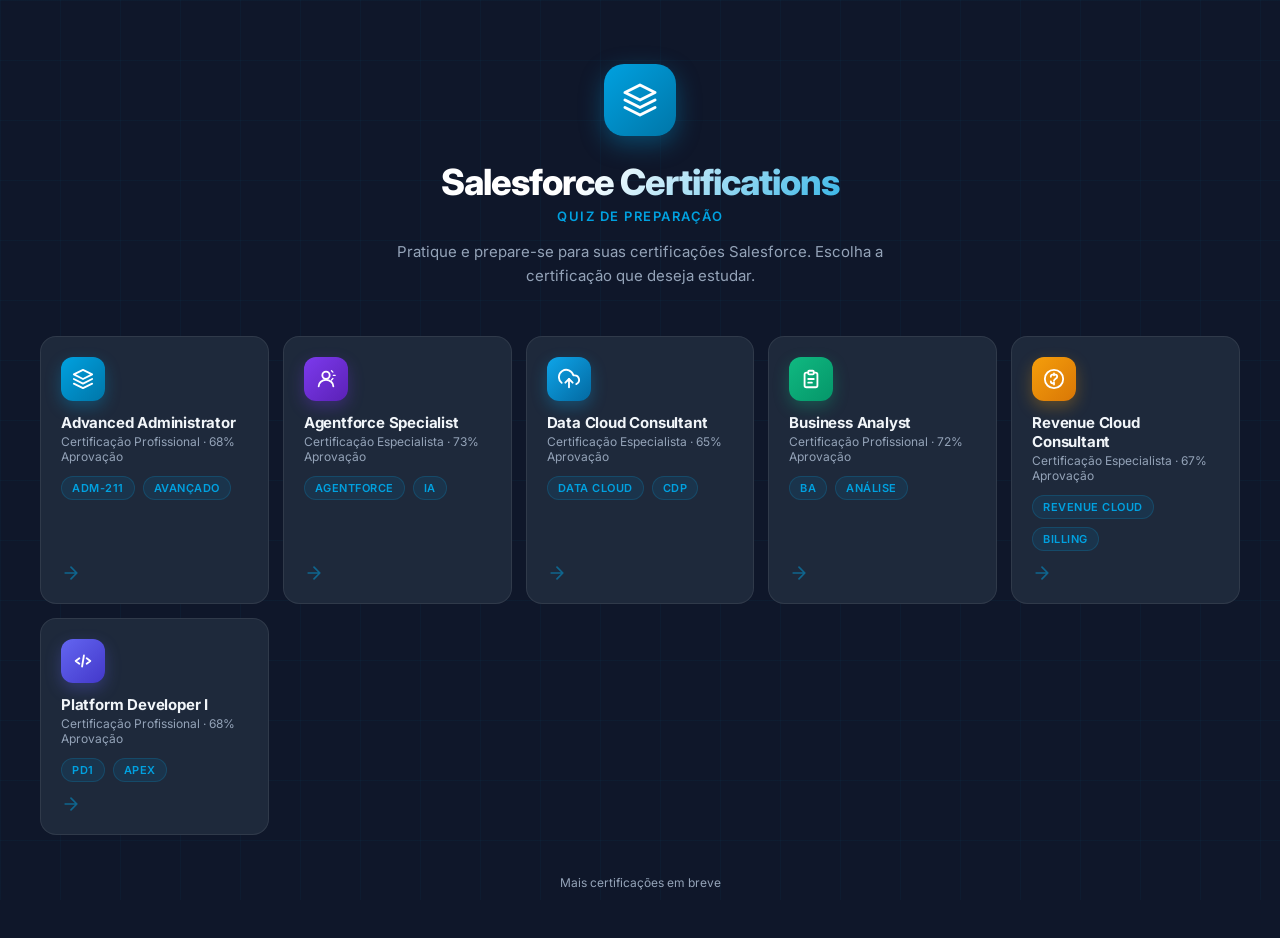
==== commit c187cfeb: "Move Simulado 6 focused quiz into Business Analyst page" ====
--- a/index.html
+++ b/index.html
@@ -166,36 +166,6 @@
 
     <p class="hub-footer-hint">Mais certificações em breve</p>
 
-    <div style="margin-top: 40px; padding-top: 32px; border-top: 1px solid var(--border);">
-      <p style="text-align:center; font-size:13px; color:var(--text-muted); font-weight:600; letter-spacing:.05em; text-transform:uppercase; margin-bottom:16px;">Simulados Focados</p>
-      <div class="cert-grid">
-
-        <a href="./simulado6/" class="cert-card">
-          <div class="cert-icon cert-icon--ba">
-            <svg viewBox="0 0 24 24" fill="none">
-              <path d="M9 5H7a2 2 0 00-2 2v12a2 2 0 002 2h10a2 2 0 002-2V7a2 2 0 00-2-2h-2" stroke="currentColor" stroke-width="2" stroke-linecap="round" stroke-linejoin="round"/>
-              <rect x="9" y="3" width="6" height="4" rx="1" stroke="currentColor" stroke-width="2"/>
-              <path d="M9 12h6M9 16h4" stroke="currentColor" stroke-width="2" stroke-linecap="round"/>
-            </svg>
-          </div>
-          <div class="cert-info">
-            <h2 class="cert-name">Simulado 6 – BA</h2>
-            <p class="cert-meta">Process Mapping &amp; User Stories &middot; 55 questões</p>
-          </div>
-          <div class="cert-tags">
-            <span class="cert-tag">Foco</span>
-            <span class="cert-tag">BA</span>
-          </div>
-          <div class="cert-arrow">
-            <svg viewBox="0 0 24 24" fill="none" width="20" height="20">
-              <path d="M5 12h14M12 5l7 7-7 7" stroke="currentColor" stroke-width="2" stroke-linecap="round" stroke-linejoin="round"/>
-            </svg>
-          </div>
-        </a>
-
-      </div>
-    </div>
-
   </div>
 
 </body>
--- a/style.css
+++ b/style.css
@@ -1077,6 +1077,33 @@
   font-weight: 500;
 }
 
+a.simulado-btn {
+  text-decoration: none;
+  color: inherit;
+}
+
+.focused-simulado-section {
+  margin-top: 8px;
+  padding-top: 20px;
+  border-top: 1px solid var(--border);
+  text-align: left;
+}
+
+.focused-simulado-label {
+  text-align: center;
+  font-size: 11px;
+  color: var(--text-muted);
+  font-weight: 600;
+  letter-spacing: 0.05em;
+  text-transform: uppercase;
+  margin-bottom: 12px;
+}
+
+.focused-simulado-section .simulado-grid {
+  grid-template-columns: 1fr;
+  margin-bottom: 0;
+}
+
 /* ── Responsive ── */
 @media (max-width: 600px) {
   .start-card, .result-card { padding: 24px 20px; }
